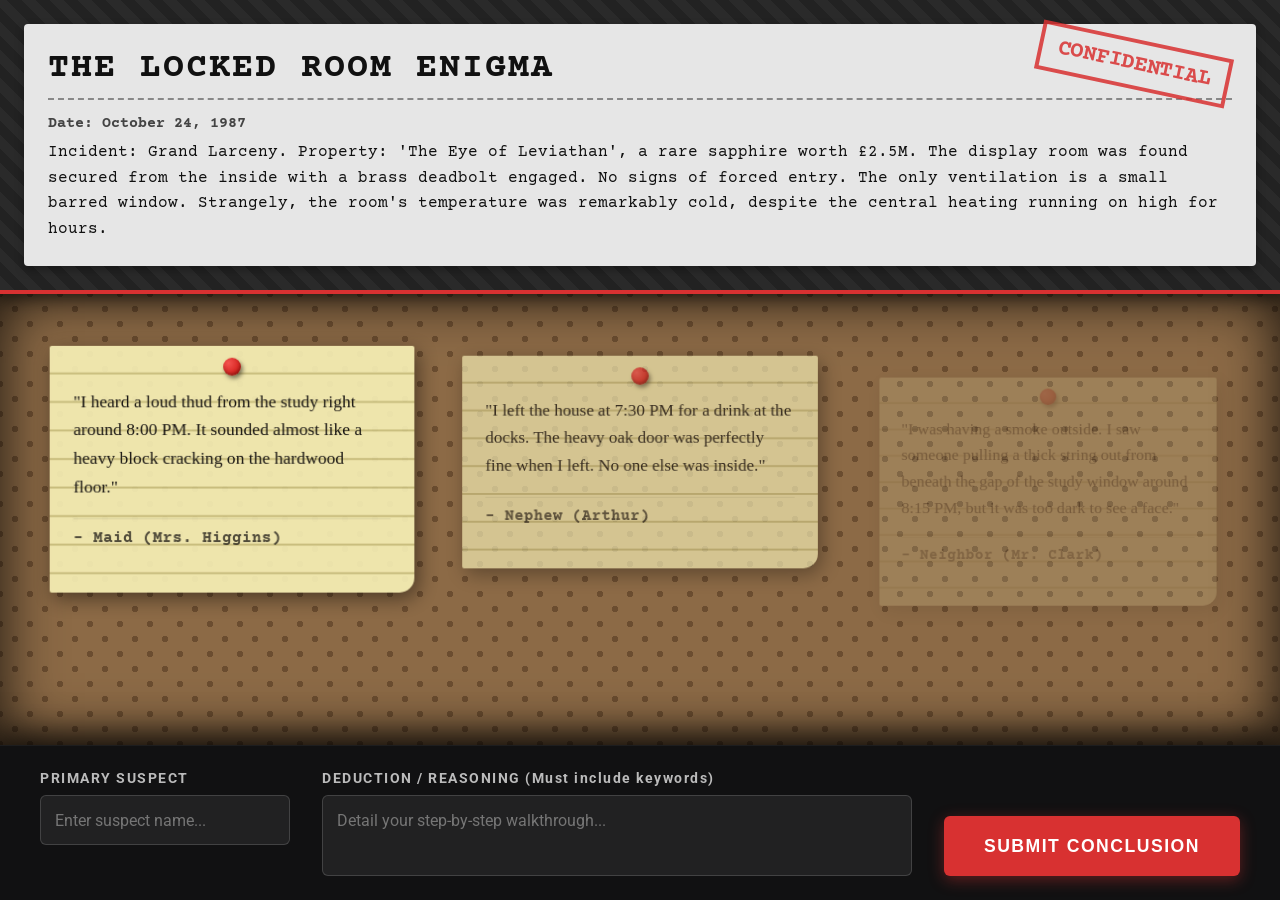
==== index.html @ ef580906 "Reload" ====
<!DOCTYPE html>
<html lang="en">
<head>
  <meta charset="UTF-8">
  <meta name="viewport" content="width=device-width, initial-scale=1.0">
  <meta http-equiv="refresh" content="0; url=mystery-game/index.html">
  <title>Redirecting to Mystery Game</title>
  <style>
    body {
      background-color: #111;
      color: #e0e0e0;
      font-family: 'Roboto', sans-serif;
      display: flex;
      justify-content: center;
      align-items: center;
      height: 100vh;
      margin: 0;
    }
    a {
      color: #d83131;
      text-decoration: none;
    }
    a:hover {
      text-decoration: underline;
    }
  </style>
</head>
<body>
  <p>Redirecting to the evidence board... If you are not redirected automatically, <a href="mystery-game/index.html">click here</a>.</p>
</body>
</html>
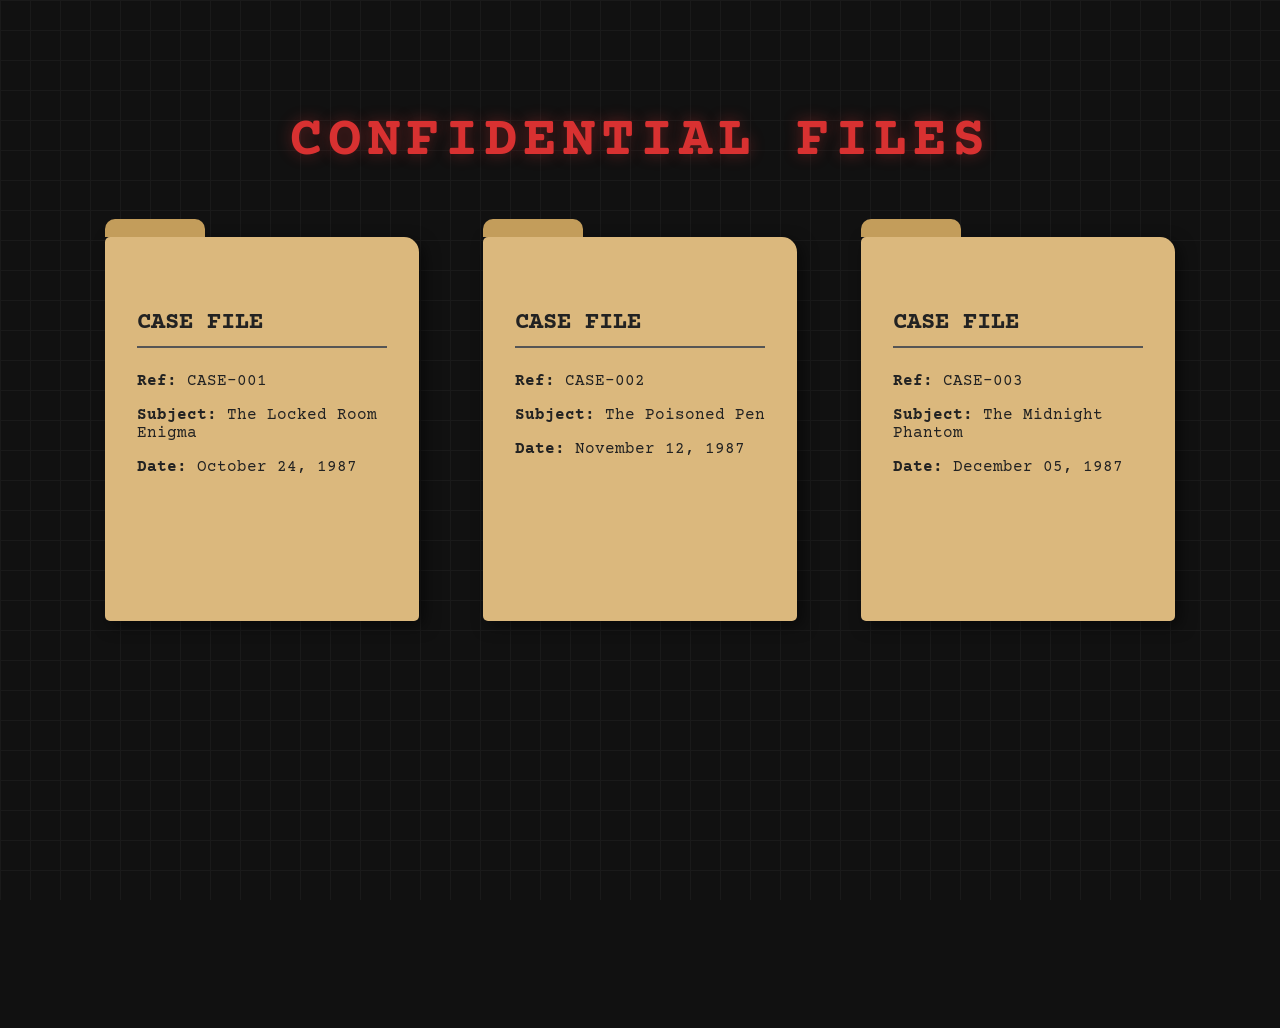
==== commit f4c5f378: "multiple games" ====
--- a/index.html
+++ b/index.html
@@ -4,6 +4,7 @@
   <meta charset="UTF-8">
   <meta name="viewport" content="width=device-width, initial-scale=1.0">
   <meta http-equiv="refresh" content="0; url=mystery-game/index.html">
+  <link rel="icon" type="image/png" href="mystery-game/assets/favicon.png">
   <title>Redirecting to Mystery Game</title>
   <style>
     body {
